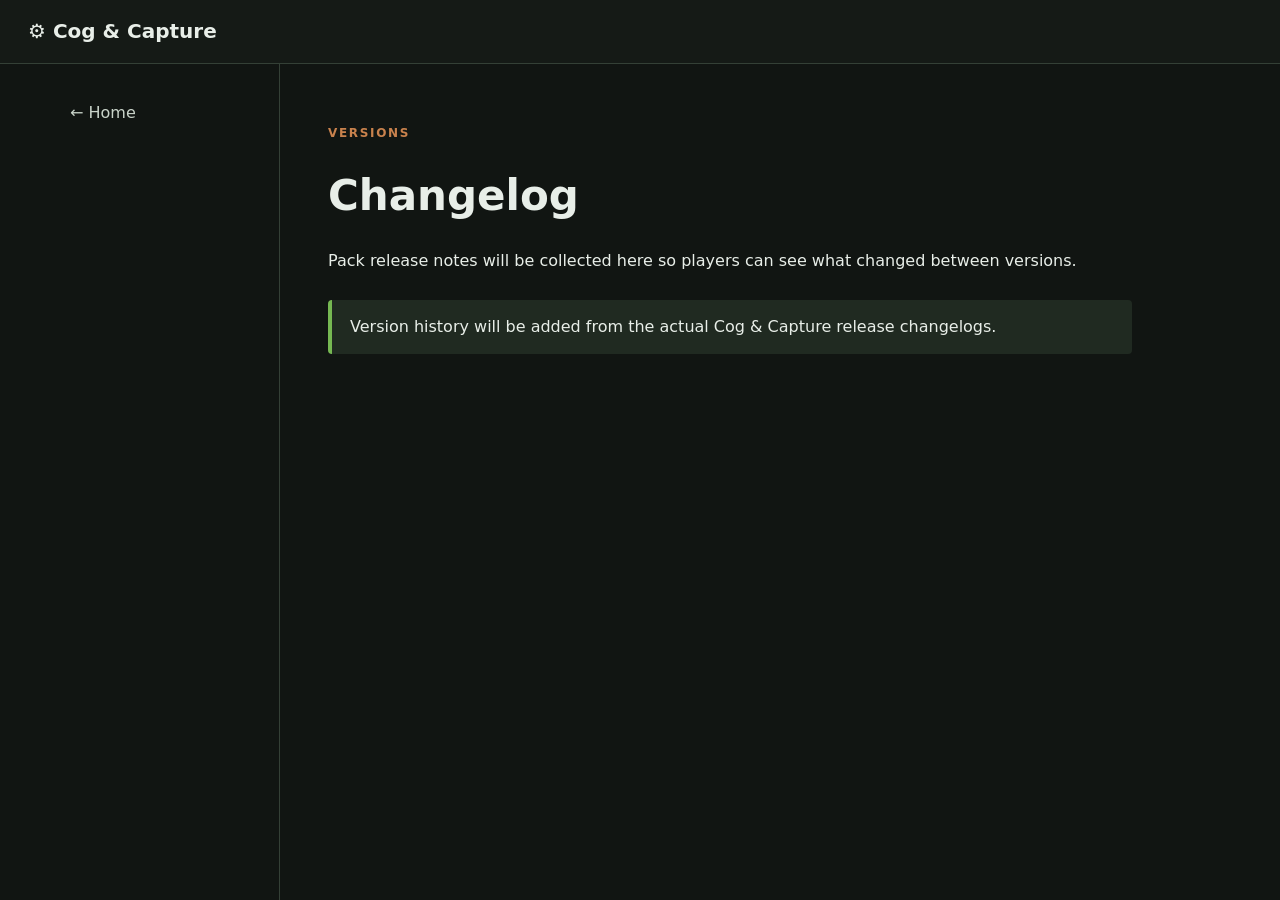
==== changelog.html @ e59a00d1 "Build initial Cog & Capture wiki" ====
<!doctype html><html><head><meta charset="utf-8"><meta name="viewport" content="width=device-width"><title>Changelog | Cog & Capture</title><link rel="stylesheet" href="assets/style.css"></head><body><header><a class="brand" href="index.html">⚙ Cog &amp; Capture</a></header><div class="layout"><nav><a href="index.html">← Home</a></nav><main><p class="eyebrow">VERSIONS</p><h1>Changelog</h1><p>Pack release notes will be collected here so players can see what changed between versions.</p><div class="notice">Version history will be added from the actual Cog &amp; Capture release changelogs.</div></main></div></body></html>
---- assets/style.css ----
:root{--bg:#111512;--panel:#1a211b;--panel2:#222b23;--text:#e8eee8;--muted:#aab5aa;--green:#76b852;--copper:#c9824d;--line:#344036}*{box-sizing:border-box}body{margin:0;background:var(--bg);color:var(--text);font:16px/1.65 system-ui,-apple-system,Segoe UI,sans-serif}header{height:64px;display:flex;align-items:center;padding:0 28px;border-bottom:1px solid var(--line);background:#151a16;position:sticky;top:0;z-index:2}.brand{font-size:20px;font-weight:800;color:var(--text);text-decoration:none}.tag{margin-left:auto;color:var(--muted);font-size:13px}.layout{display:grid;grid-template-columns:240px minmax(0,900px);max-width:1200px;margin:auto}nav{padding:28px 20px;border-right:1px solid var(--line);min-height:calc(100vh - 64px)}nav h3{font-size:11px;text-transform:uppercase;letter-spacing:.12em;color:#7f917f;margin:24px 10px 7px}nav a{display:block;padding:8px 10px;color:#c9d3c9;text-decoration:none;border-radius:6px}nav a:hover,.active{background:var(--panel2);color:#fff}main{padding:48px}.hero{padding:42px;border:1px solid var(--line);border-radius:12px;background:linear-gradient(135deg,#1b281d,#25221b);margin-bottom:24px}.hero h1{font-size:48px;line-height:1;margin:8px 0 18px}.hero p{max-width:680px;color:#c9d3c9;font-size:18px}.eyebrow{color:var(--copper)!important;font-weight:800;letter-spacing:.14em;font-size:12px!important}.button{display:inline-block;margin:12px 8px 0 0;padding:10px 16px;background:var(--green);color:#101510;text-decoration:none;border-radius:6px;font-weight:700}.secondary{background:#303b31;color:#fff}.notice{padding:14px 18px;background:#202a21;border-left:4px solid var(--green);border-radius:4px;margin:25px 0}.cards{display:grid;grid-template-columns:1fr 1fr;gap:14px}.card{padding:20px;background:var(--panel);border:1px solid var(--line);border-radius:8px;text-decoration:none;color:var(--text)}.card:hover{border-color:var(--green)}.card b,.card span{display:block}.card span{color:var(--muted);margin-top:5px}h1{font-size:42px;line-height:1.15}h2{margin-top:38px}footer{margin-top:60px;padding-top:20px;border-top:1px solid var(--line);color:#778277;font-size:13px}@media(max-width:760px){.layout{display:block}nav{min-height:0;border-right:0;border-bottom:1px solid var(--line)}main{padding:24px}.hero{padding:28px}.hero h1{font-size:38px}.cards{grid-template-columns:1fr}.tag{display:none}}
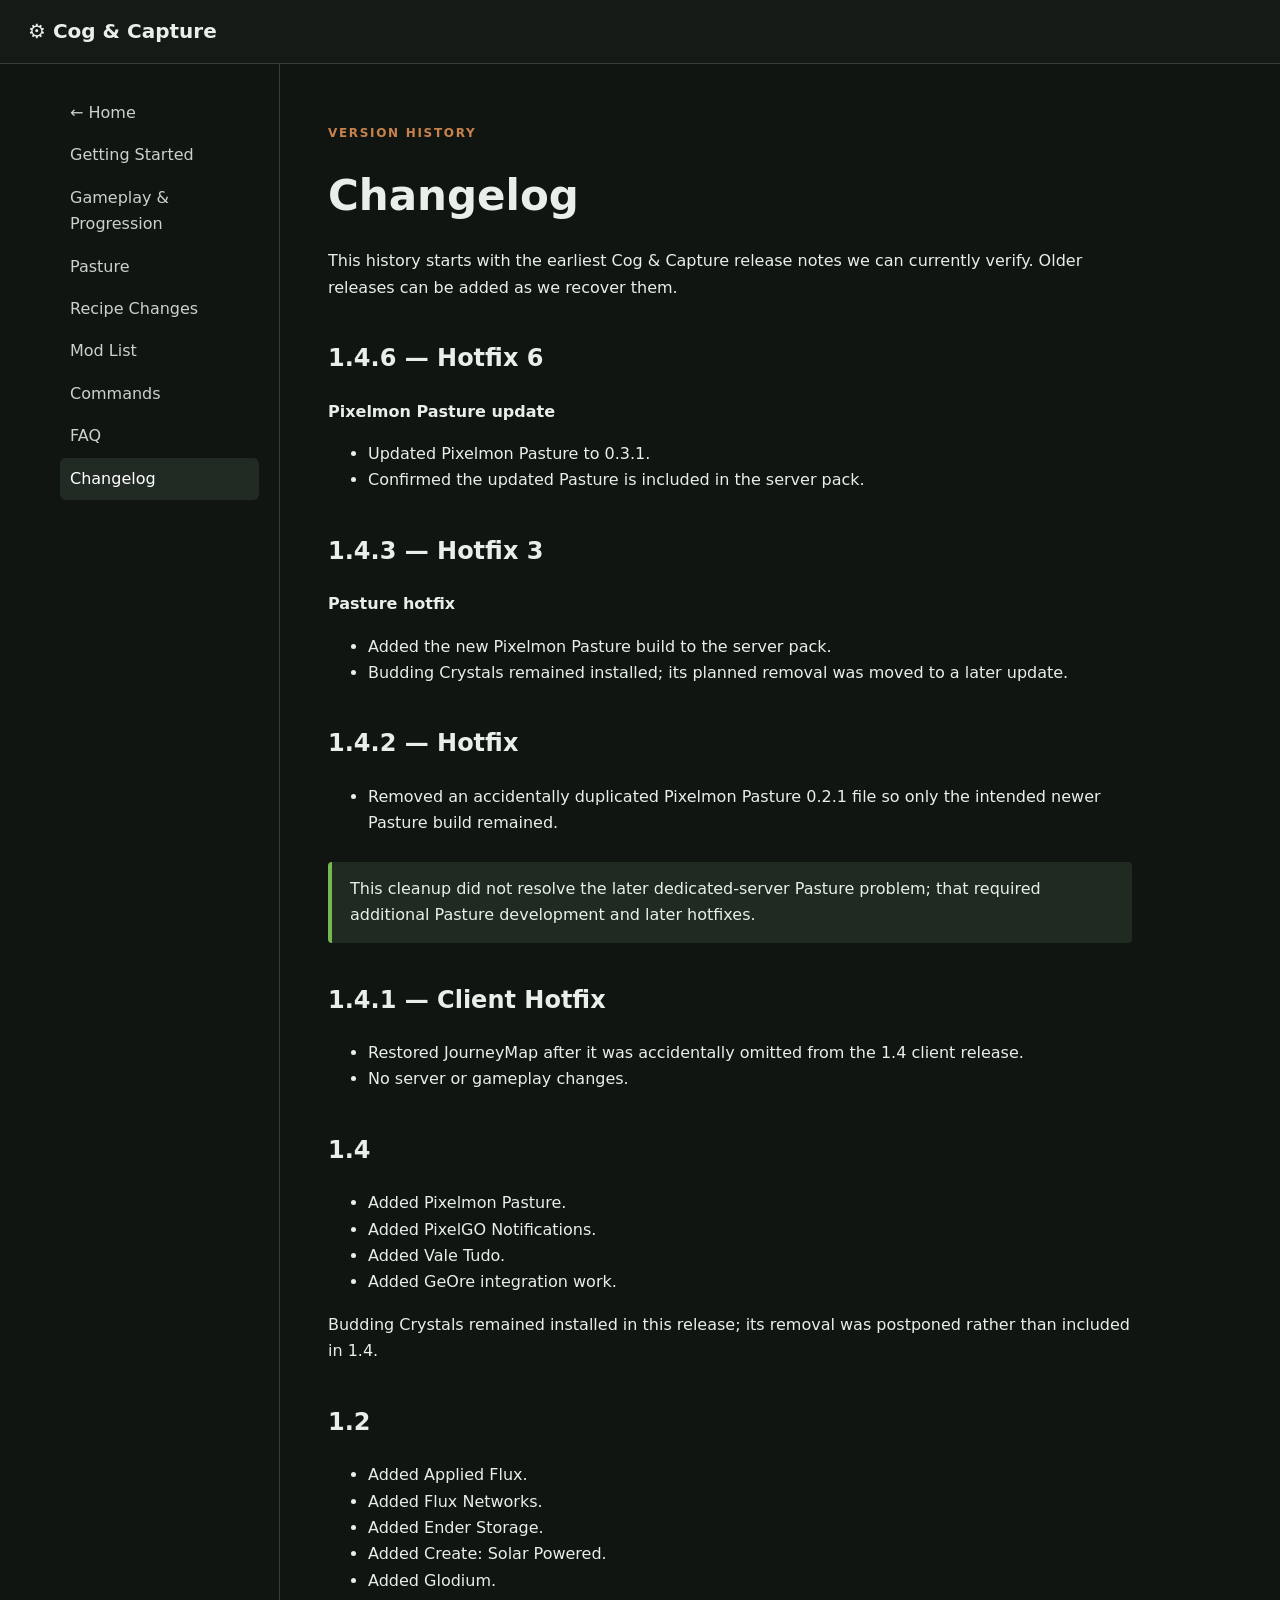
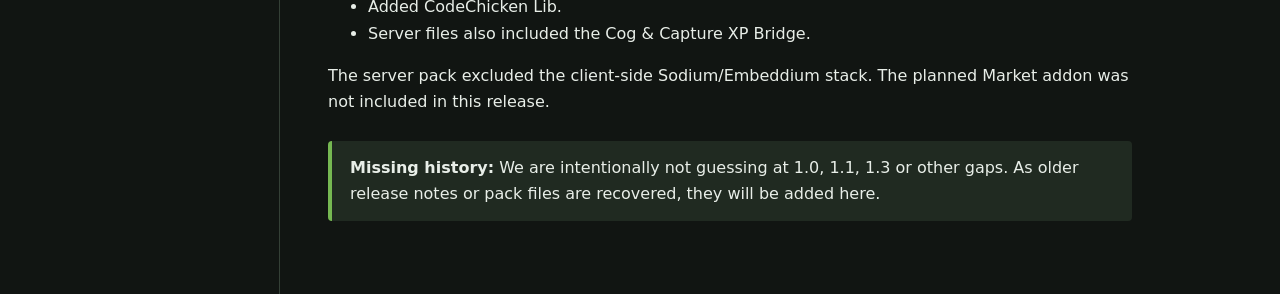
==== commit 3703e9d5: "Add verified Cog & Capture release history" ====
--- a/changelog.html
+++ b/changelog.html
@@ -1 +1,16 @@
-<!doctype html><html><head><meta charset="utf-8"><meta name="viewport" content="width=device-width"><title>Changelog | Cog & Capture</title><link rel="stylesheet" href="assets/style.css"></head><body><header><a class="brand" href="index.html">⚙ Cog &amp; Capture</a></header><div class="layout"><nav><a href="index.html">← Home</a></nav><main><p class="eyebrow">VERSIONS</p><h1>Changelog</h1><p>Pack release notes will be collected here so players can see what changed between versions.</p><div class="notice">Version history will be added from the actual Cog &amp; Capture release changelogs.</div></main></div></body></html>+<!doctype html><html><head><meta charset="utf-8"><meta name="viewport" content="width=device-width"><title>Changelog | Cog & Capture</title><link rel="stylesheet" href="assets/style.css"></head><body><header><a class="brand" href="index.html">⚙ Cog &amp; Capture</a></header><div class="layout"><nav><a href="index.html">← Home</a><a href="getting-started.html">Getting Started</a><a href="progression.html">Gameplay &amp; Progression</a><a href="pasture.html">Pasture</a><a href="recipes.html">Recipe Changes</a><a href="mods.html">Mod List</a><a href="commands.html">Commands</a><a href="faq.html">FAQ</a><a class="active" href="changelog.html">Changelog</a></nav><main><p class="eyebrow">VERSION HISTORY</p><h1>Changelog</h1><p>This history starts with the earliest Cog &amp; Capture release notes we can currently verify. Older releases can be added as we recover them.</p>
+
+<h2>1.4.6 — Hotfix 6</h2><p><strong>Pixelmon Pasture update</strong></p><ul><li>Updated Pixelmon Pasture to 0.3.1.</li><li>Confirmed the updated Pasture is included in the server pack.</li></ul>
+
+<h2>1.4.3 — Hotfix 3</h2><p><strong>Pasture hotfix</strong></p><ul><li>Added the new Pixelmon Pasture build to the server pack.</li><li>Budding Crystals remained installed; its planned removal was moved to a later update.</li></ul>
+
+<h2>1.4.2 — Hotfix</h2><ul><li>Removed an accidentally duplicated Pixelmon Pasture 0.2.1 file so only the intended newer Pasture build remained.</li></ul><div class="notice">This cleanup did not resolve the later dedicated-server Pasture problem; that required additional Pasture development and later hotfixes.</div>
+
+<h2>1.4.1 — Client Hotfix</h2><ul><li>Restored JourneyMap after it was accidentally omitted from the 1.4 client release.</li><li>No server or gameplay changes.</li></ul>
+
+<h2>1.4</h2><ul><li>Added Pixelmon Pasture.</li><li>Added PixelGO Notifications.</li><li>Added Vale Tudo.</li><li>Added GeOre integration work.</li></ul><p>Budding Crystals remained installed in this release; its removal was postponed rather than included in 1.4.</p>
+
+<h2>1.2</h2><ul><li>Added Applied Flux.</li><li>Added Flux Networks.</li><li>Added Ender Storage.</li><li>Added Create: Solar Powered.</li><li>Added Glodium.</li><li>Added CodeChicken Lib.</li><li>Server files also included the Cog &amp; Capture XP Bridge.</li></ul><p>The server pack excluded the client-side Sodium/Embeddium stack. The planned Market addon was not included in this release.</p>
+
+<div class="notice"><strong>Missing history:</strong> We are intentionally not guessing at 1.0, 1.1, 1.3 or other gaps. As older release notes or pack files are recovered, they will be added here.</div>
+</main></div></body></html>
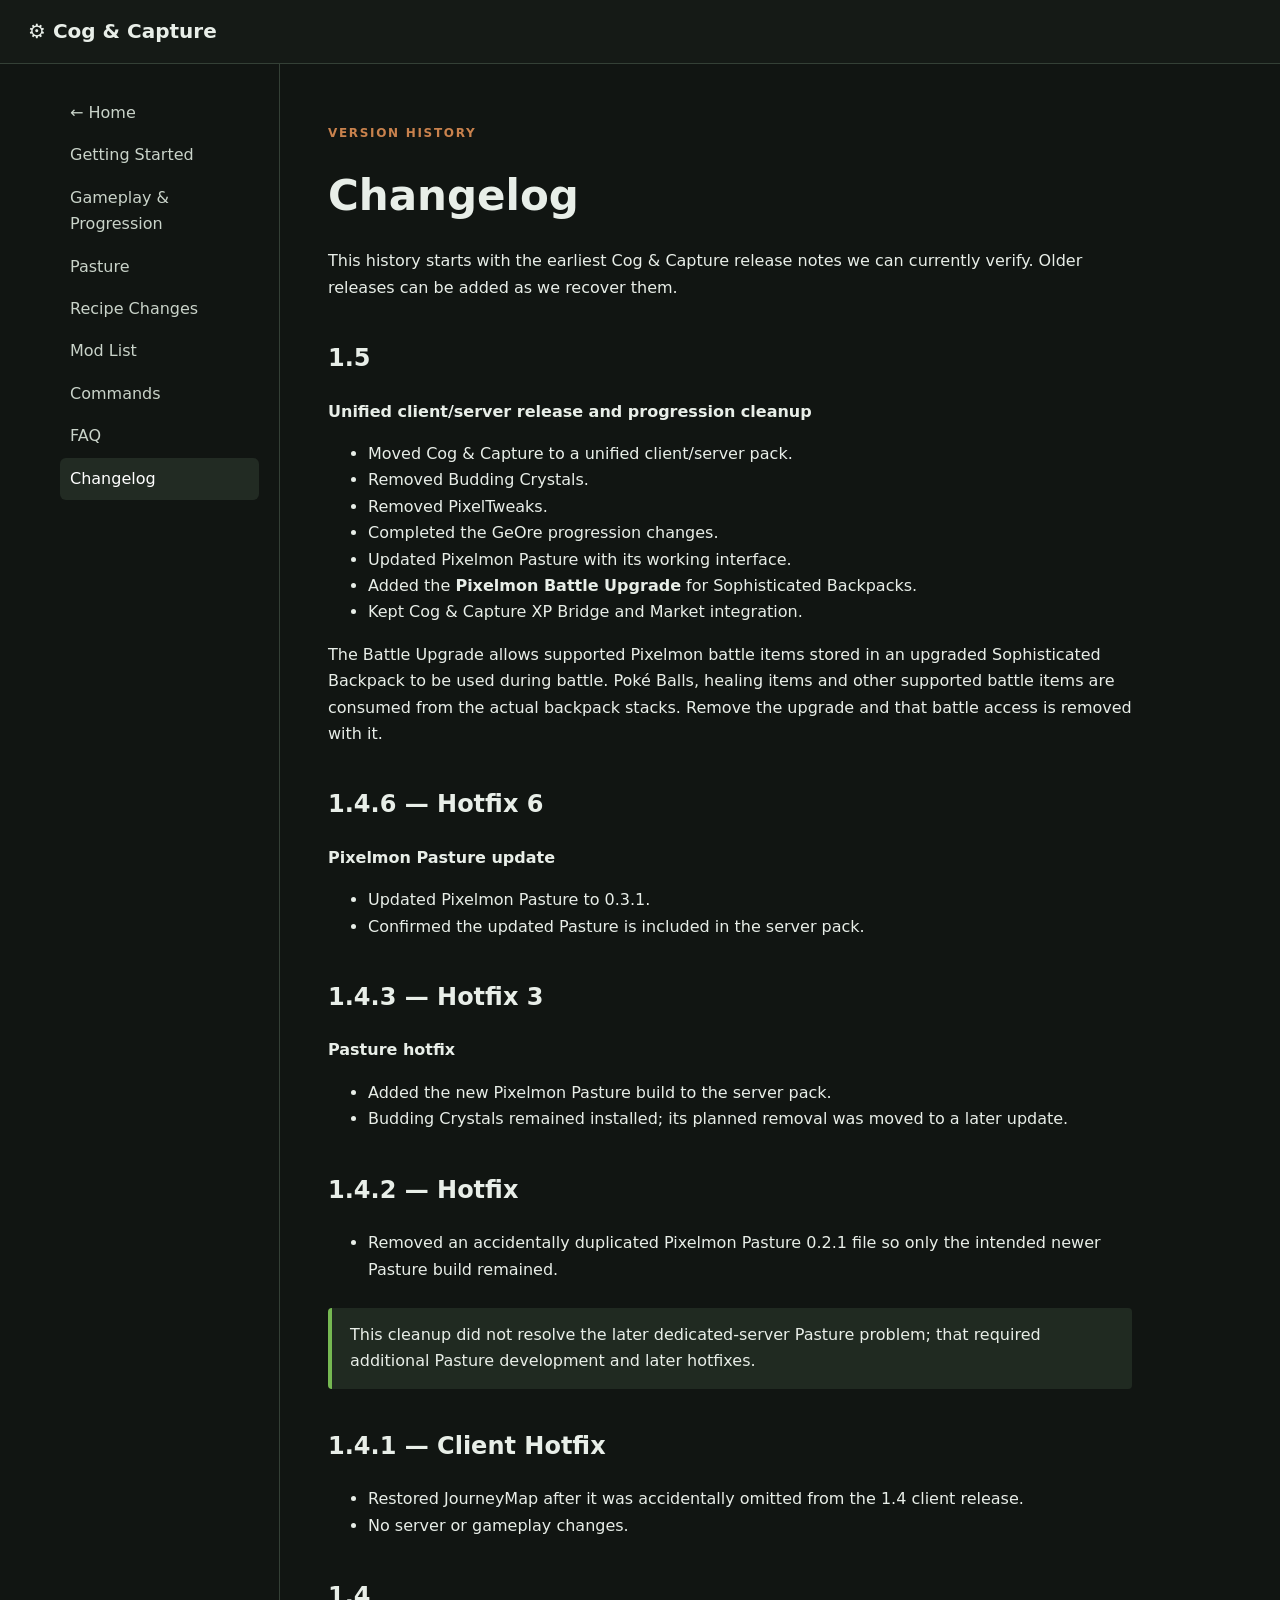
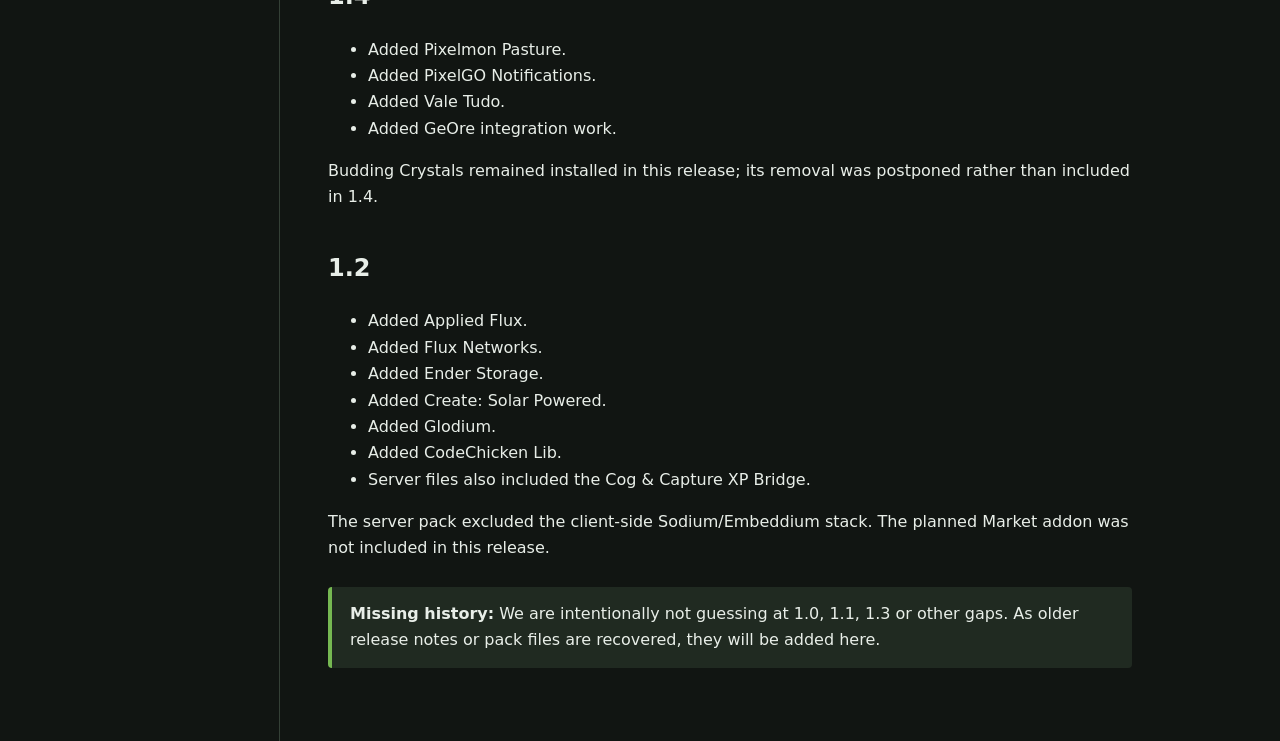
==== commit 74b4c05b: "Add Cog & Capture 1.5 and Battle Upgrade to changelog" ====
--- a/changelog.html
+++ b/changelog.html
@@ -1,16 +1,12 @@
 <!doctype html><html><head><meta charset="utf-8"><meta name="viewport" content="width=device-width"><title>Changelog | Cog & Capture</title><link rel="stylesheet" href="assets/style.css"></head><body><header><a class="brand" href="index.html">⚙ Cog &amp; Capture</a></header><div class="layout"><nav><a href="index.html">← Home</a><a href="getting-started.html">Getting Started</a><a href="progression.html">Gameplay &amp; Progression</a><a href="pasture.html">Pasture</a><a href="recipes.html">Recipe Changes</a><a href="mods.html">Mod List</a><a href="commands.html">Commands</a><a href="faq.html">FAQ</a><a class="active" href="changelog.html">Changelog</a></nav><main><p class="eyebrow">VERSION HISTORY</p><h1>Changelog</h1><p>This history starts with the earliest Cog &amp; Capture release notes we can currently verify. Older releases can be added as we recover them.</p>
 
+<h2>1.5</h2><p><strong>Unified client/server release and progression cleanup</strong></p><ul><li>Moved Cog &amp; Capture to a unified client/server pack.</li><li>Removed Budding Crystals.</li><li>Removed PixelTweaks.</li><li>Completed the GeOre progression changes.</li><li>Updated Pixelmon Pasture with its working interface.</li><li>Added the <strong>Pixelmon Battle Upgrade</strong> for Sophisticated Backpacks.</li><li>Kept Cog &amp; Capture XP Bridge and Market integration.</li></ul>
+<p>The Battle Upgrade allows supported Pixelmon battle items stored in an upgraded Sophisticated Backpack to be used during battle. Poké Balls, healing items and other supported battle items are consumed from the actual backpack stacks. Remove the upgrade and that battle access is removed with it.</p>
+
 <h2>1.4.6 — Hotfix 6</h2><p><strong>Pixelmon Pasture update</strong></p><ul><li>Updated Pixelmon Pasture to 0.3.1.</li><li>Confirmed the updated Pasture is included in the server pack.</li></ul>
-
 <h2>1.4.3 — Hotfix 3</h2><p><strong>Pasture hotfix</strong></p><ul><li>Added the new Pixelmon Pasture build to the server pack.</li><li>Budding Crystals remained installed; its planned removal was moved to a later update.</li></ul>
-
 <h2>1.4.2 — Hotfix</h2><ul><li>Removed an accidentally duplicated Pixelmon Pasture 0.2.1 file so only the intended newer Pasture build remained.</li></ul><div class="notice">This cleanup did not resolve the later dedicated-server Pasture problem; that required additional Pasture development and later hotfixes.</div>
-
 <h2>1.4.1 — Client Hotfix</h2><ul><li>Restored JourneyMap after it was accidentally omitted from the 1.4 client release.</li><li>No server or gameplay changes.</li></ul>
-
 <h2>1.4</h2><ul><li>Added Pixelmon Pasture.</li><li>Added PixelGO Notifications.</li><li>Added Vale Tudo.</li><li>Added GeOre integration work.</li></ul><p>Budding Crystals remained installed in this release; its removal was postponed rather than included in 1.4.</p>
-
 <h2>1.2</h2><ul><li>Added Applied Flux.</li><li>Added Flux Networks.</li><li>Added Ender Storage.</li><li>Added Create: Solar Powered.</li><li>Added Glodium.</li><li>Added CodeChicken Lib.</li><li>Server files also included the Cog &amp; Capture XP Bridge.</li></ul><p>The server pack excluded the client-side Sodium/Embeddium stack. The planned Market addon was not included in this release.</p>
-
-<div class="notice"><strong>Missing history:</strong> We are intentionally not guessing at 1.0, 1.1, 1.3 or other gaps. As older release notes or pack files are recovered, they will be added here.</div>
-</main></div></body></html>+<div class="notice"><strong>Missing history:</strong> We are intentionally not guessing at 1.0, 1.1, 1.3 or other gaps. As older release notes or pack files are recovered, they will be added here.</div></main></div></body></html>
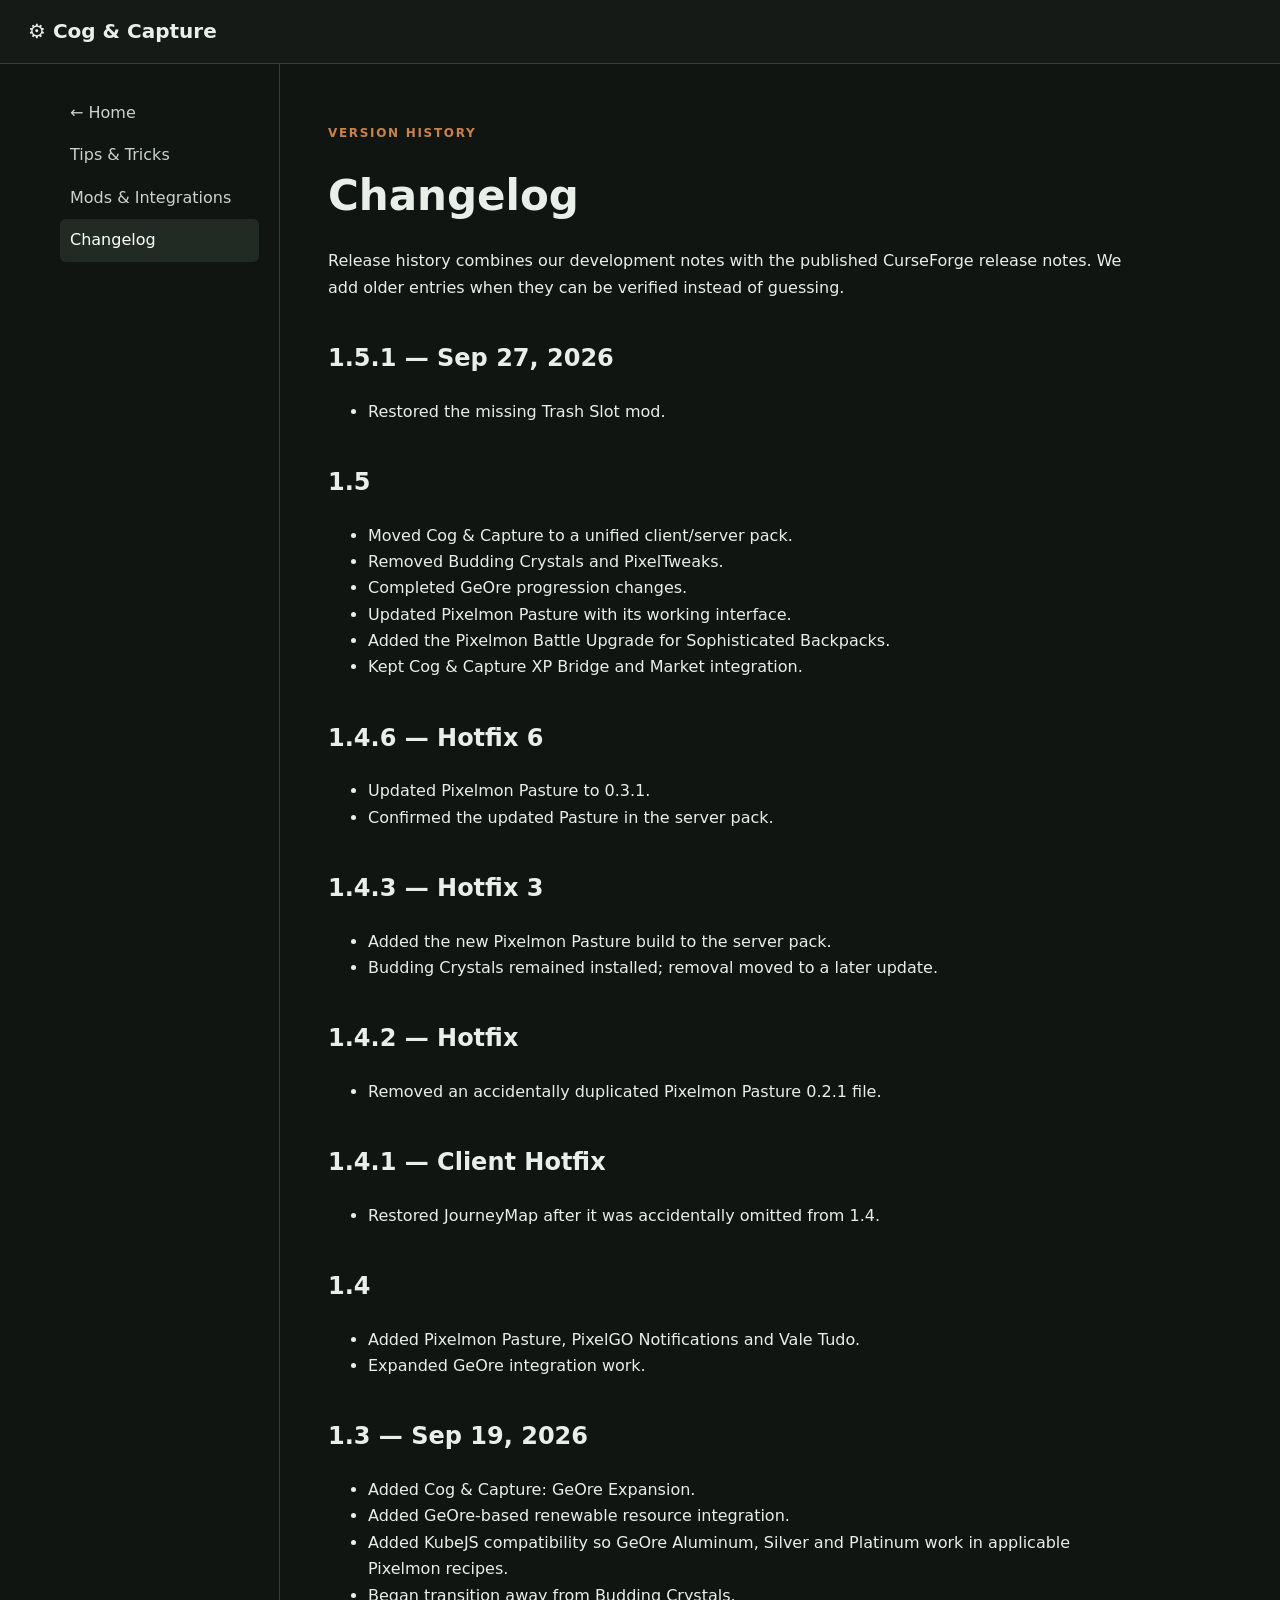
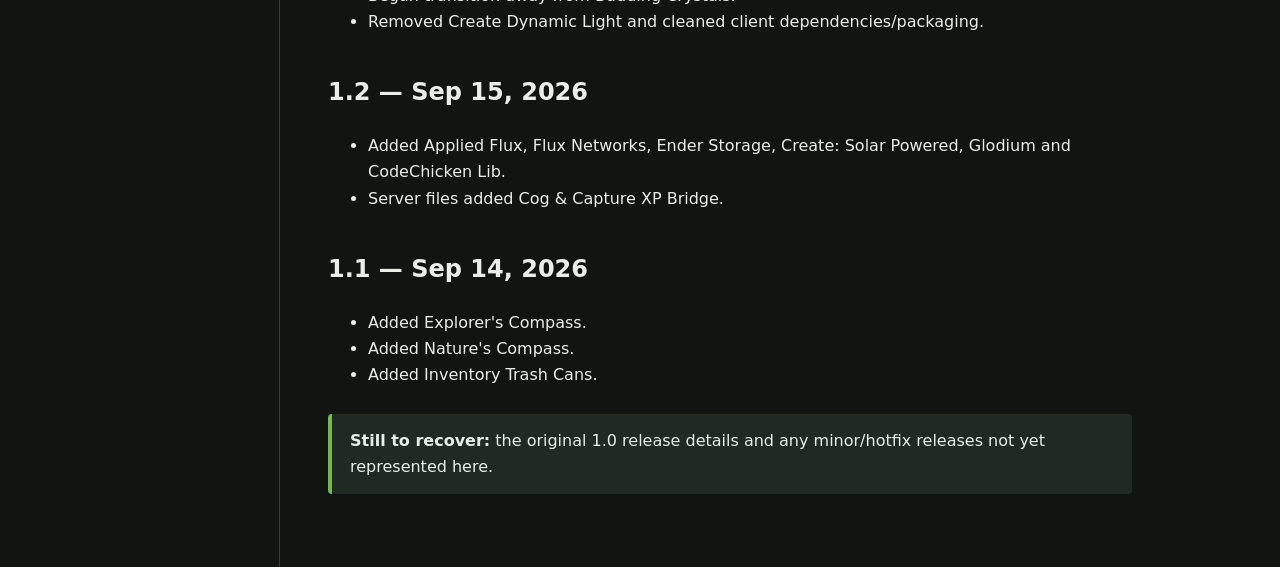
==== commit 151d3f59: "Polish wiki, add verified releases and mod guides" ====
--- a/changelog.html
+++ b/changelog.html
@@ -1,12 +1 @@
-<!doctype html><html><head><meta charset="utf-8"><meta name="viewport" content="width=device-width"><title>Changelog | Cog & Capture</title><link rel="stylesheet" href="assets/style.css"></head><body><header><a class="brand" href="index.html">⚙ Cog &amp; Capture</a></header><div class="layout"><nav><a href="index.html">← Home</a><a href="getting-started.html">Getting Started</a><a href="progression.html">Gameplay &amp; Progression</a><a href="pasture.html">Pasture</a><a href="recipes.html">Recipe Changes</a><a href="mods.html">Mod List</a><a href="commands.html">Commands</a><a href="faq.html">FAQ</a><a class="active" href="changelog.html">Changelog</a></nav><main><p class="eyebrow">VERSION HISTORY</p><h1>Changelog</h1><p>This history starts with the earliest Cog &amp; Capture release notes we can currently verify. Older releases can be added as we recover them.</p>
-
-<h2>1.5</h2><p><strong>Unified client/server release and progression cleanup</strong></p><ul><li>Moved Cog &amp; Capture to a unified client/server pack.</li><li>Removed Budding Crystals.</li><li>Removed PixelTweaks.</li><li>Completed the GeOre progression changes.</li><li>Updated Pixelmon Pasture with its working interface.</li><li>Added the <strong>Pixelmon Battle Upgrade</strong> for Sophisticated Backpacks.</li><li>Kept Cog &amp; Capture XP Bridge and Market integration.</li></ul>
-<p>The Battle Upgrade allows supported Pixelmon battle items stored in an upgraded Sophisticated Backpack to be used during battle. Poké Balls, healing items and other supported battle items are consumed from the actual backpack stacks. Remove the upgrade and that battle access is removed with it.</p>
-
-<h2>1.4.6 — Hotfix 6</h2><p><strong>Pixelmon Pasture update</strong></p><ul><li>Updated Pixelmon Pasture to 0.3.1.</li><li>Confirmed the updated Pasture is included in the server pack.</li></ul>
-<h2>1.4.3 — Hotfix 3</h2><p><strong>Pasture hotfix</strong></p><ul><li>Added the new Pixelmon Pasture build to the server pack.</li><li>Budding Crystals remained installed; its planned removal was moved to a later update.</li></ul>
-<h2>1.4.2 — Hotfix</h2><ul><li>Removed an accidentally duplicated Pixelmon Pasture 0.2.1 file so only the intended newer Pasture build remained.</li></ul><div class="notice">This cleanup did not resolve the later dedicated-server Pasture problem; that required additional Pasture development and later hotfixes.</div>
-<h2>1.4.1 — Client Hotfix</h2><ul><li>Restored JourneyMap after it was accidentally omitted from the 1.4 client release.</li><li>No server or gameplay changes.</li></ul>
-<h2>1.4</h2><ul><li>Added Pixelmon Pasture.</li><li>Added PixelGO Notifications.</li><li>Added Vale Tudo.</li><li>Added GeOre integration work.</li></ul><p>Budding Crystals remained installed in this release; its removal was postponed rather than included in 1.4.</p>
-<h2>1.2</h2><ul><li>Added Applied Flux.</li><li>Added Flux Networks.</li><li>Added Ender Storage.</li><li>Added Create: Solar Powered.</li><li>Added Glodium.</li><li>Added CodeChicken Lib.</li><li>Server files also included the Cog &amp; Capture XP Bridge.</li></ul><p>The server pack excluded the client-side Sodium/Embeddium stack. The planned Market addon was not included in this release.</p>
-<div class="notice"><strong>Missing history:</strong> We are intentionally not guessing at 1.0, 1.1, 1.3 or other gaps. As older release notes or pack files are recovered, they will be added here.</div></main></div></body></html>+<!doctype html><html><head><meta charset="utf-8"><meta name="viewport" content="width=device-width"><title>Changelog | Cog & Capture</title><link rel="stylesheet" href="assets/style.css"></head><body><header><a class="brand" href="index.html">⚙ Cog &amp; Capture</a></header><div class="layout"><nav><a href="index.html">← Home</a><a href="tips.html">Tips &amp; Tricks</a><a href="mods.html">Mods &amp; Integrations</a><a class="active" href="changelog.html">Changelog</a></nav><main><p class="eyebrow">VERSION HISTORY</p><h1>Changelog</h1><p>Release history combines our development notes with the published CurseForge release notes. We add older entries when they can be verified instead of guessing.</p><h2>1.5.1 — Sep 27, 2026</h2><ul><li>Restored the missing Trash Slot mod.</li></ul><h2>1.5</h2><ul><li>Moved Cog &amp; Capture to a unified client/server pack.</li><li>Removed Budding Crystals and PixelTweaks.</li><li>Completed GeOre progression changes.</li><li>Updated Pixelmon Pasture with its working interface.</li><li>Added the Pixelmon Battle Upgrade for Sophisticated Backpacks.</li><li>Kept Cog &amp; Capture XP Bridge and Market integration.</li></ul><h2>1.4.6 — Hotfix 6</h2><ul><li>Updated Pixelmon Pasture to 0.3.1.</li><li>Confirmed the updated Pasture in the server pack.</li></ul><h2>1.4.3 — Hotfix 3</h2><ul><li>Added the new Pixelmon Pasture build to the server pack.</li><li>Budding Crystals remained installed; removal moved to a later update.</li></ul><h2>1.4.2 — Hotfix</h2><ul><li>Removed an accidentally duplicated Pixelmon Pasture 0.2.1 file.</li></ul><h2>1.4.1 — Client Hotfix</h2><ul><li>Restored JourneyMap after it was accidentally omitted from 1.4.</li></ul><h2>1.4</h2><ul><li>Added Pixelmon Pasture, PixelGO Notifications and Vale Tudo.</li><li>Expanded GeOre integration work.</li></ul><h2>1.3 — Sep 19, 2026</h2><ul><li>Added Cog &amp; Capture: GeOre Expansion.</li><li>Added GeOre-based renewable resource integration.</li><li>Added KubeJS compatibility so GeOre Aluminum, Silver and Platinum work in applicable Pixelmon recipes.</li><li>Began transition away from Budding Crystals.</li><li>Removed Create Dynamic Light and cleaned client dependencies/packaging.</li></ul><h2>1.2 — Sep 15, 2026</h2><ul><li>Added Applied Flux, Flux Networks, Ender Storage, Create: Solar Powered, Glodium and CodeChicken Lib.</li><li>Server files added Cog &amp; Capture XP Bridge.</li></ul><h2>1.1 — Sep 14, 2026</h2><ul><li>Added Explorer's Compass.</li><li>Added Nature's Compass.</li><li>Added Inventory Trash Cans.</li></ul><div class="notice"><strong>Still to recover:</strong> the original 1.0 release details and any minor/hotfix releases not yet represented here.</div></main></div></body></html>
